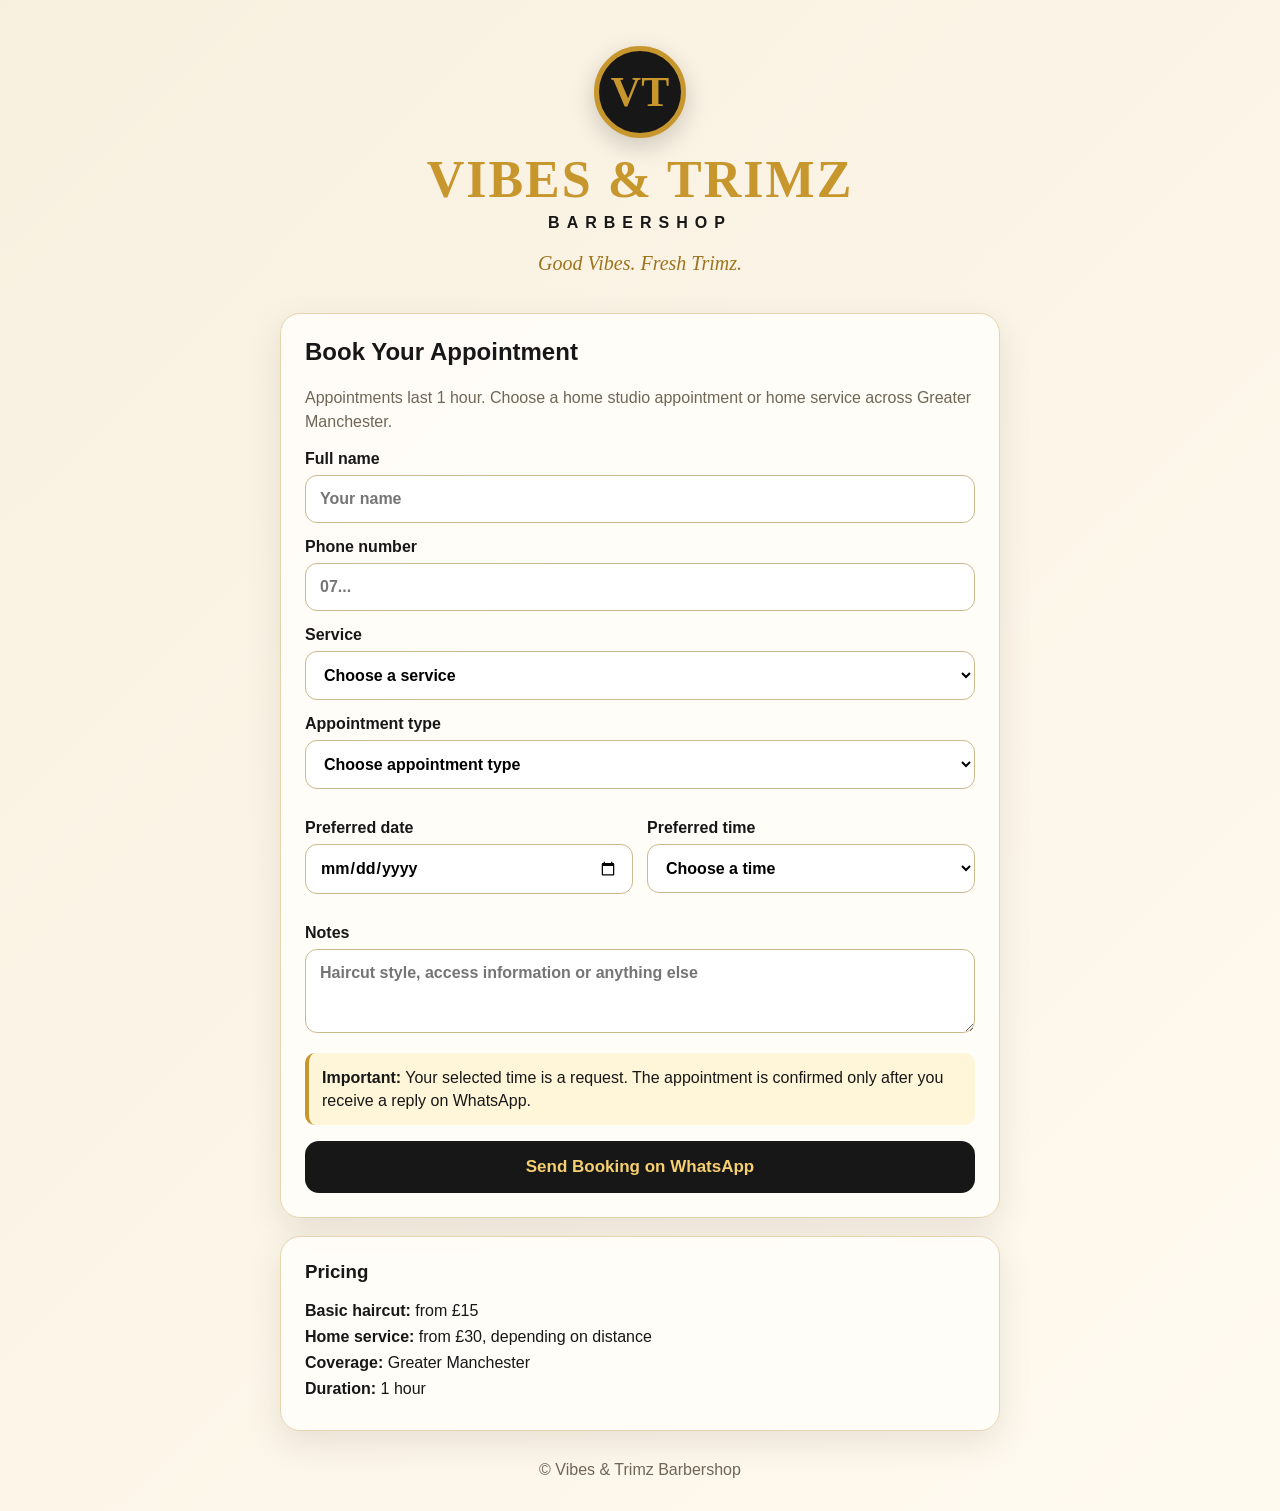
==== index.html @ 1372083f "Add files via upload" ====
<!DOCTYPE html>
<html lang="en">
<head>
  <meta charset="UTF-8" />
  <meta name="viewport" content="width=device-width, initial-scale=1.0" />
  <title>Vibes & Trimz Booking</title>
  <link rel="stylesheet" href="styles.css" />
</head>
<body>
  <main class="app-shell">
    <section class="hero">
      <div class="logo">VT</div>
      <h1>VIBES & TRIMZ</h1>
      <p class="sub">BARBERSHOP</p>
      <p class="tagline">Good Vibes. Fresh Trimz.</p>
    </section>

    <section class="card">
      <h2>Book Your Appointment</h2>
      <p class="intro">Appointments last 1 hour. Choose a home studio appointment or home service across Greater Manchester.</p>

      <form id="bookingForm">
        <label>
          Full name
          <input id="name" type="text" required placeholder="Your name" />
        </label>

        <label>
          Phone number
          <input id="phone" type="tel" required placeholder="07..." />
        </label>

        <label>
          Service
          <select id="service" required>
            <option value="">Choose a service</option>
            <option value="Basic haircut - from £15">Basic haircut — from £15</option>
            <option value="Skin fade">Skin fade</option>
            <option value="Beard trim">Beard trim</option>
            <option value="Hair tint">Hair tint</option>
          </select>
        </label>

        <label>
          Appointment type
          <select id="appointmentType" required>
            <option value="">Choose appointment type</option>
            <option value="Home studio appointment">Home studio appointment</option>
            <option value="Home service - from £30 depending on distance">Home service — from £30 depending on distance</option>
          </select>
        </label>

        <div id="addressWrap" class="hidden">
          <label>
            Home-service address
            <textarea id="address" rows="3" placeholder="Full address and postcode"></textarea>
          </label>
        </div>

        <div class="two-col">
          <label>
            Preferred date
            <input id="date" type="date" required />
          </label>

          <label>
            Preferred time
            <select id="time" required>
              <option value="">Choose a time</option>
              <option>15:00</option>
              <option>16:00</option>
              <option>17:00</option>
              <option>18:00</option>
              <option>19:00</option>
              <option>20:00</option>
            </select>
          </label>
        </div>

        <label>
          Notes
          <textarea id="notes" rows="3" placeholder="Haircut style, access information or anything else"></textarea>
        </label>

        <div class="notice">
          <strong>Important:</strong> Your selected time is a request. The appointment is confirmed only after you receive a reply on WhatsApp.
        </div>

        <button type="submit">Send Booking on WhatsApp</button>
      </form>
    </section>

    <section class="card compact">
      <h3>Pricing</h3>
      <p><strong>Basic haircut:</strong> from £15</p>
      <p><strong>Home service:</strong> from £30, depending on distance</p>
      <p><strong>Coverage:</strong> Greater Manchester</p>
      <p><strong>Duration:</strong> 1 hour</p>
    </section>

    <footer>© Vibes & Trimz Barbershop</footer>
  </main>

  <script src="app.js"></script>
</body>
</html>
---- styles.css ----
*{box-sizing:border-box}
:root{
  --cream:#f8f0df;
  --gold:#c7962d;
  --dark:#171717;
  --muted:#6f6656;
  --white:#fffdf8;
}
body{
  margin:0;
  font-family:Arial,Helvetica,sans-serif;
  background:linear-gradient(135deg,#f8f0df,#fffaf0);
  color:var(--dark);
}
.app-shell{
  width:min(760px,100%);
  margin:auto;
  padding:20px;
}
.hero{
  text-align:center;
  padding:26px 16px 18px;
}
.logo{
  width:92px;height:92px;border-radius:50%;
  margin:0 auto 12px;
  display:grid;place-items:center;
  background:var(--dark);color:var(--gold);
  border:5px solid var(--gold);
  font-family:Georgia,serif;font-size:42px;font-weight:700;
  box-shadow:0 8px 24px rgba(0,0,0,.18);
}
h1{
  margin:0;
  font-family:Georgia,serif;
  letter-spacing:2px;
  color:var(--gold);
  font-size:clamp(30px,7vw,52px);
}
.sub{letter-spacing:7px;font-weight:700;margin:5px 0}
.tagline{font-family:Georgia,serif;font-style:italic;color:#9c741d;font-size:20px}
.card{
  background:rgba(255,253,248,.96);
  border:1px solid #e5d4ad;
  border-radius:20px;
  padding:24px;
  margin-bottom:18px;
  box-shadow:0 12px 35px rgba(45,33,12,.10);
}
.card h2,.card h3{margin-top:0}
.intro{color:var(--muted);line-height:1.5}
label{
  display:block;
  font-weight:700;
  margin:15px 0;
}
input,select,textarea{
  width:100%;
  margin-top:7px;
  padding:14px;
  border:1px solid #ccb98c;
  border-radius:12px;
  background:white;
  font:inherit;
}
input:focus,select:focus,textarea:focus{
  outline:2px solid #d7b45f;
  border-color:transparent;
}
.two-col{
  display:grid;
  grid-template-columns:1fr 1fr;
  gap:14px;
}
.notice{
  background:#fff5d8;
  border-left:4px solid var(--gold);
  padding:13px;
  border-radius:10px;
  margin:16px 0;
  line-height:1.45;
}
button{
  width:100%;
  border:0;
  border-radius:14px;
  padding:16px;
  background:var(--dark);
  color:#f5cf70;
  font-size:17px;
  font-weight:800;
  cursor:pointer;
}
button:hover{opacity:.92}
.hidden{display:none}
.compact p{margin:8px 0}
footer{text-align:center;color:var(--muted);padding:12px}
@media(max-width:600px){
  .two-col{grid-template-columns:1fr}
  .card{padding:18px}
}
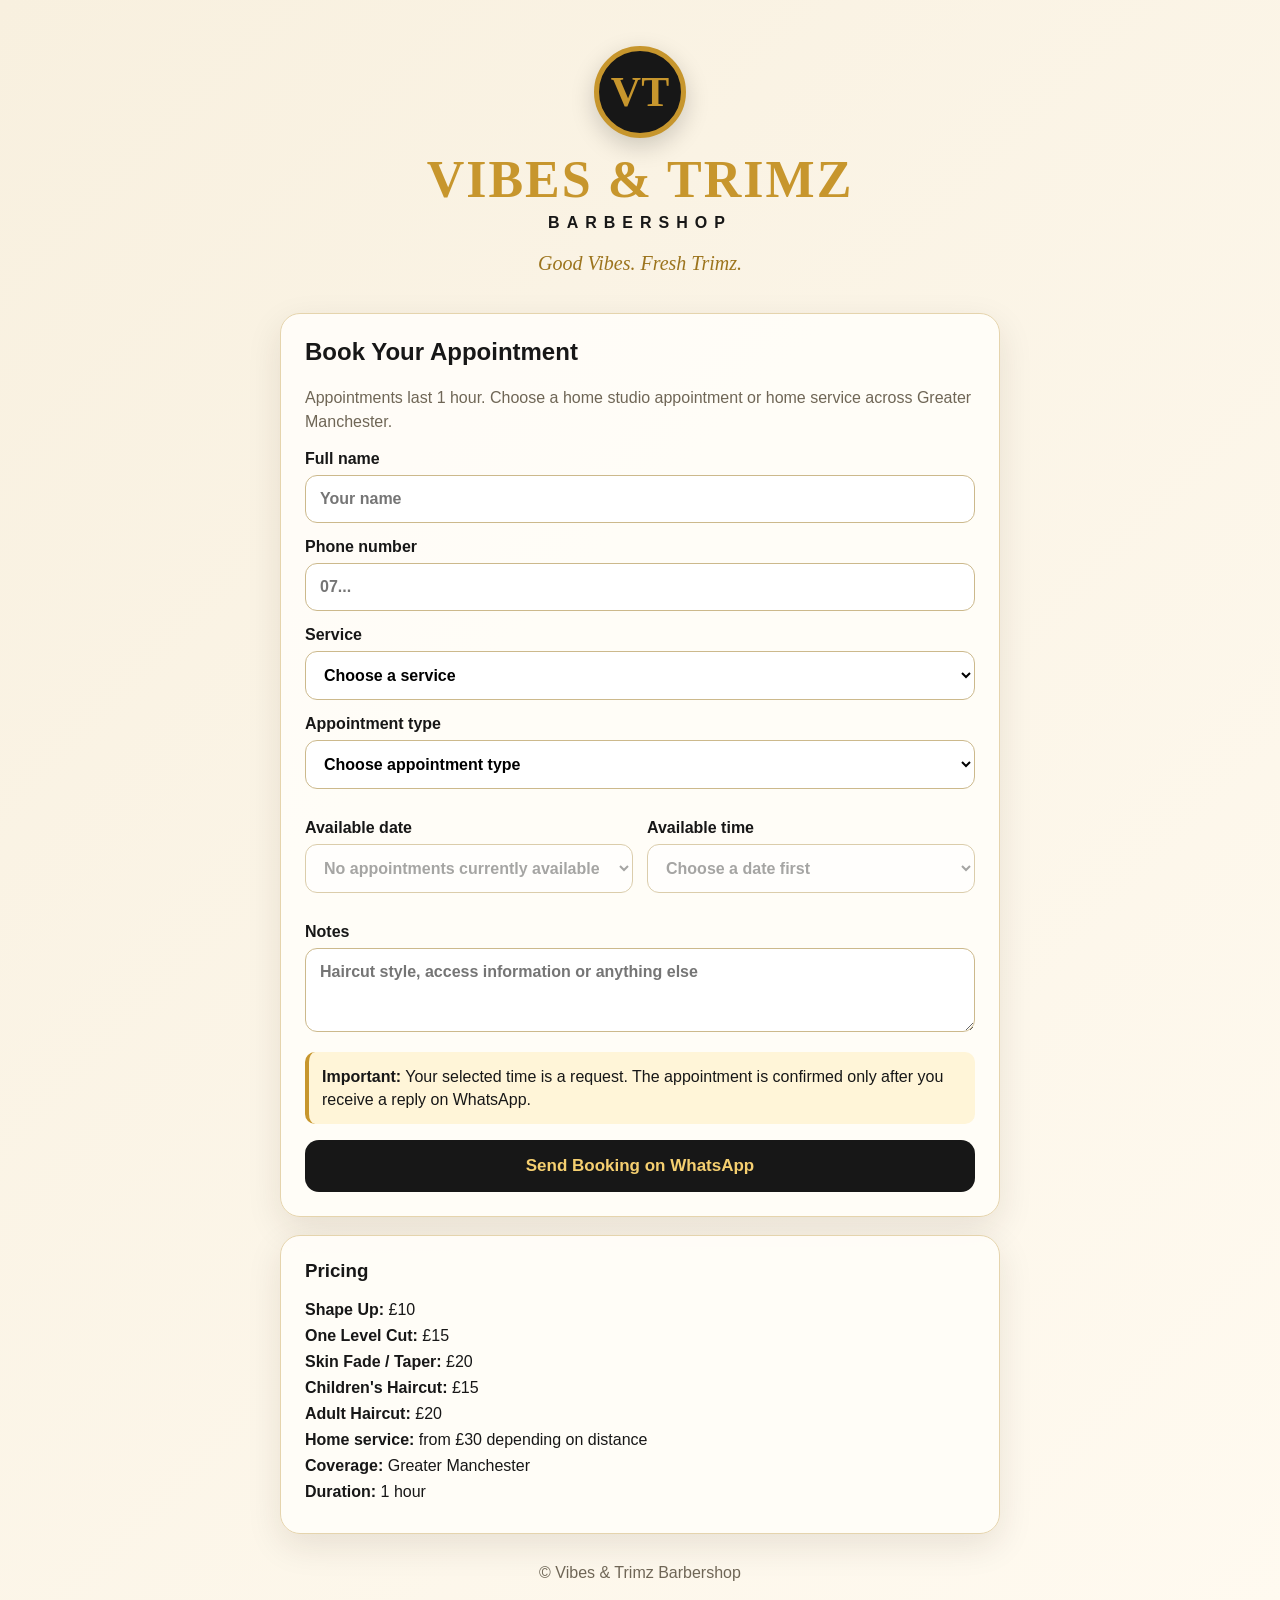
==== commit da9cdcf5: "Add files via upload" ====
--- a/index.html
+++ b/index.html
@@ -17,7 +17,9 @@
 
     <section class="card">
       <h2>Book Your Appointment</h2>
-      <p class="intro">Appointments last 1 hour. Choose a home studio appointment or home service across Greater Manchester.</p>
+      <p class="intro">
+        Appointments last 1 hour. Choose a home studio appointment or home service across Greater Manchester.
+      </p>
 
       <form id="bookingForm">
         <label>
@@ -34,10 +36,11 @@
           Service
           <select id="service" required>
             <option value="">Choose a service</option>
-            <option value="Basic haircut - from £15">Basic haircut — from £15</option>
-            <option value="Skin fade">Skin fade</option>
-            <option value="Beard trim">Beard trim</option>
-            <option value="Hair tint">Hair tint</option>
+            <option value="Shape Up - £10">Shape Up — £10</option>
+            <option value="One Level Cut - £15">One Level Cut — £15</option>
+            <option value="Skin Fade / Taper - £20">Skin Fade / Taper — £20</option>
+            <option value="Children's Haircut - £15">Children's Haircut — £15</option>
+            <option value="Adult Haircut - £20">Adult Haircut — £20</option>
           </select>
         </label>
 
@@ -46,7 +49,7 @@
           <select id="appointmentType" required>
             <option value="">Choose appointment type</option>
             <option value="Home studio appointment">Home studio appointment</option>
-            <option value="Home service - from £30 depending on distance">Home service — from £30 depending on distance</option>
+            <option value="Home service - from £30">Home service — from £30</option>
           </select>
         </label>
 
@@ -55,24 +58,23 @@
             Home-service address
             <textarea id="address" rows="3" placeholder="Full address and postcode"></textarea>
           </label>
+          <p class="small-note">
+            Home service includes a £25 haircut and a standard £5 call-out fee. Extra travel charges may apply depending on distance.
+          </p>
         </div>
 
         <div class="two-col">
           <label>
-            Preferred date
-            <input id="date" type="date" required />
+            Available date
+            <select id="date" required>
+              <option value="">Loading dates...</option>
+            </select>
           </label>
 
           <label>
-            Preferred time
-            <select id="time" required>
-              <option value="">Choose a time</option>
-              <option>15:00</option>
-              <option>16:00</option>
-              <option>17:00</option>
-              <option>18:00</option>
-              <option>19:00</option>
-              <option>20:00</option>
+            Available time
+            <select id="time" required disabled>
+              <option value="">Choose a date first</option>
             </select>
           </label>
         </div>
@@ -92,8 +94,12 @@
 
     <section class="card compact">
       <h3>Pricing</h3>
-      <p><strong>Basic haircut:</strong> from £15</p>
-      <p><strong>Home service:</strong> from £30, depending on distance</p>
+      <p><strong>Shape Up:</strong> £10</p>
+      <p><strong>One Level Cut:</strong> £15</p>
+      <p><strong>Skin Fade / Taper:</strong> £20</p>
+      <p><strong>Children's Haircut:</strong> £15</p>
+      <p><strong>Adult Haircut:</strong> £20</p>
+      <p><strong>Home service:</strong> from £30 depending on distance</p>
       <p><strong>Coverage:</strong> Greater Manchester</p>
       <p><strong>Duration:</strong> 1 hour</p>
     </section>
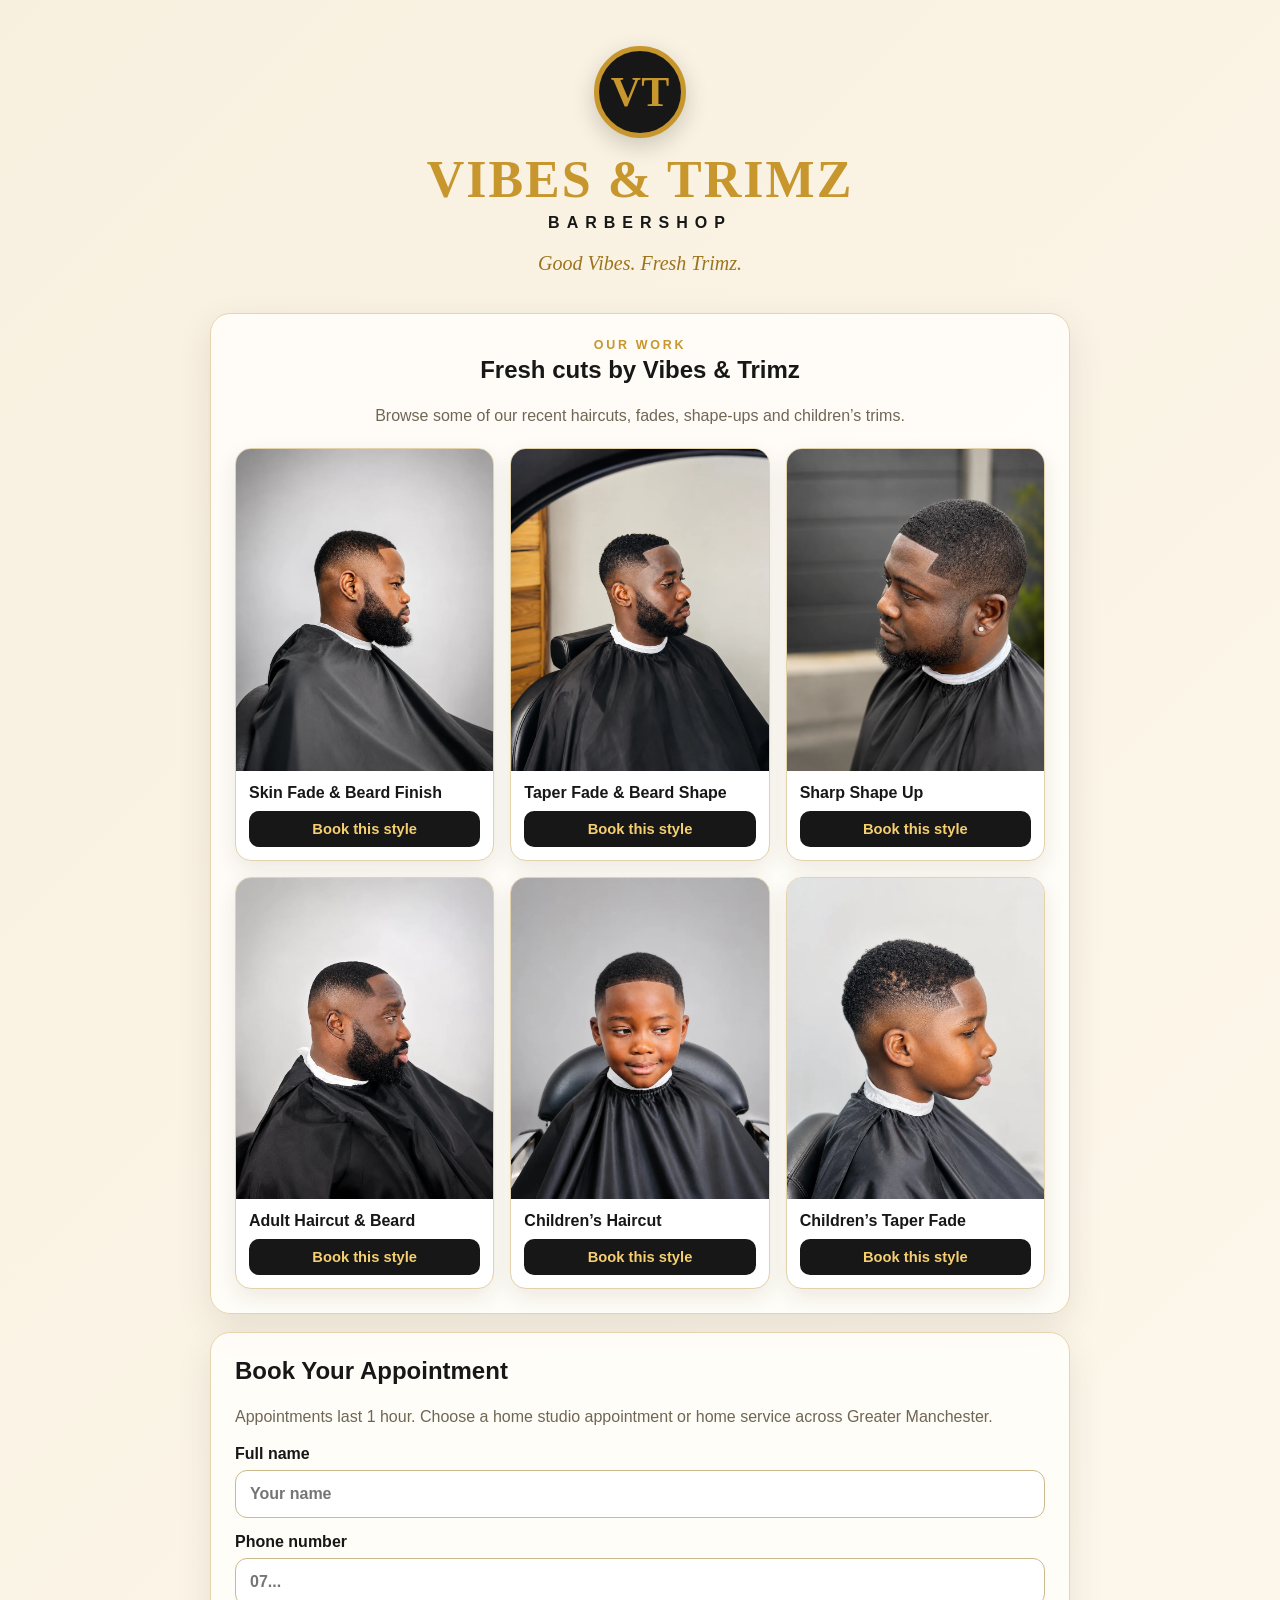
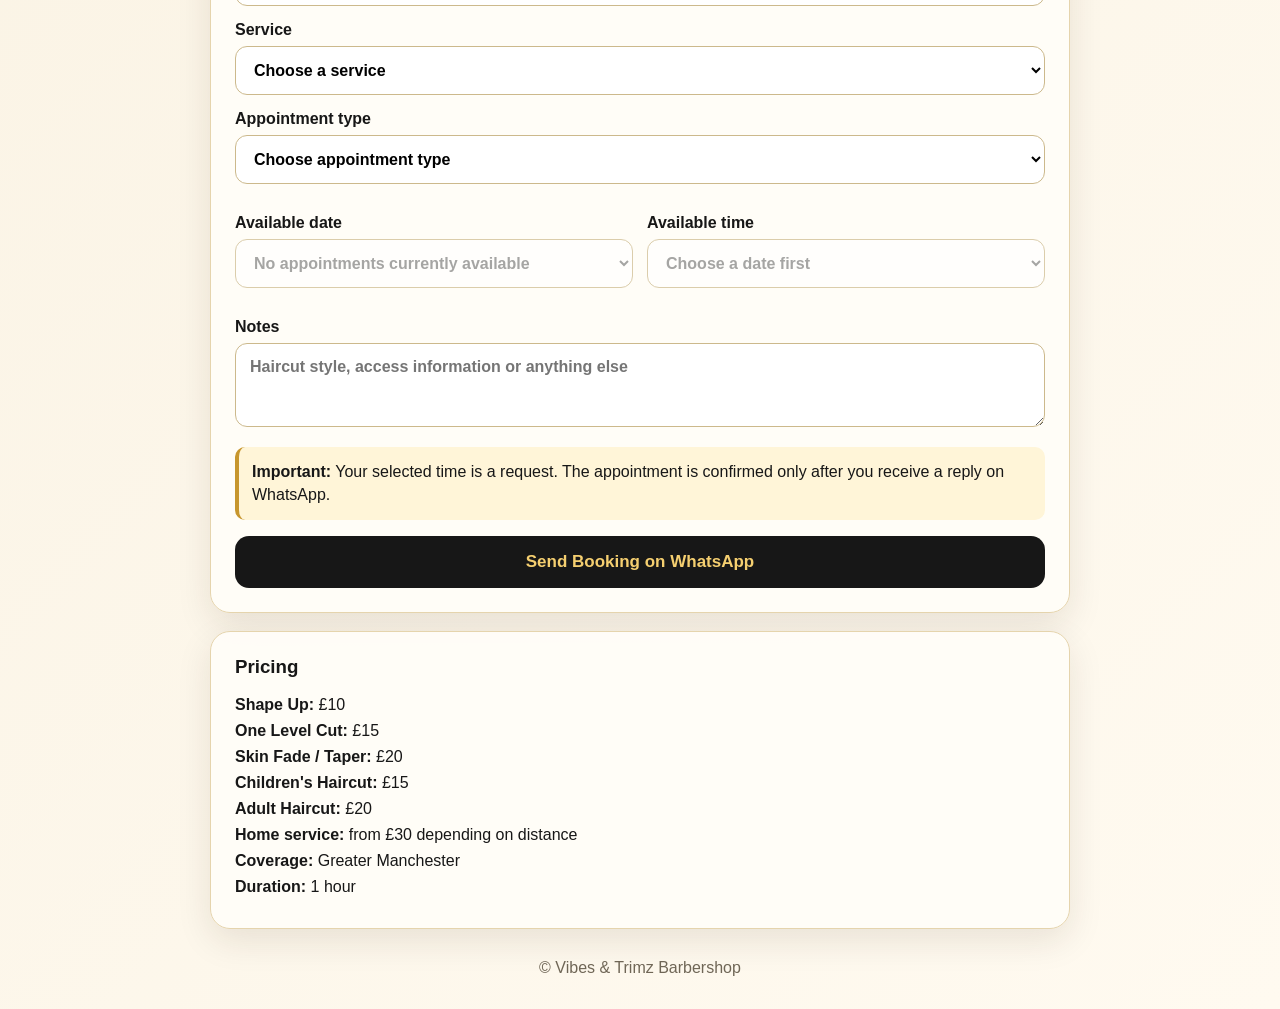
==== commit fef268e2: "Add files via upload" ====
--- a/index.html
+++ b/index.html
@@ -14,6 +14,61 @@
       <p class="sub">BARBERSHOP</p>
       <p class="tagline">Good Vibes. Fresh Trimz.</p>
     </section>
+
+
+    <section class="card gallery-section" id="gallery">
+      <div class="gallery-heading">
+        <p class="gallery-kicker">OUR WORK</p>
+        <h2>Fresh cuts by Vibes & Trimz</h2>
+        <p class="intro">Browse some of our recent haircuts, fades, shape-ups and children’s trims.</p>
+      </div>
+
+      <div class="gallery-grid">
+        <figure class="gallery-item">
+          <img src="images/adult-fade-beard.webp" alt="Skin Fade & Beard Finish by Vibes & Trimz Barbershop" loading="lazy">
+          <figcaption>
+            <strong>Skin Fade & Beard Finish</strong>
+            <button type="button" class="style-book-btn" data-style="Skin Fade & Beard Finish">Book this style</button>
+          </figcaption>
+        </figure>
+        <figure class="gallery-item">
+          <img src="images/adult-taper-finish.webp" alt="Taper Fade & Beard Shape by Vibes & Trimz Barbershop" loading="lazy">
+          <figcaption>
+            <strong>Taper Fade & Beard Shape</strong>
+            <button type="button" class="style-book-btn" data-style="Taper Fade & Beard Shape">Book this style</button>
+          </figcaption>
+        </figure>
+        <figure class="gallery-item">
+          <img src="images/shape-up-waves.webp" alt="Sharp Shape Up by Vibes & Trimz Barbershop" loading="lazy">
+          <figcaption>
+            <strong>Sharp Shape Up</strong>
+            <button type="button" class="style-book-btn" data-style="Sharp Shape Up">Book this style</button>
+          </figcaption>
+        </figure>
+        <figure class="gallery-item">
+          <img src="images/adult-haircut-beard.webp" alt="Adult Haircut & Beard by Vibes & Trimz Barbershop" loading="lazy">
+          <figcaption>
+            <strong>Adult Haircut & Beard</strong>
+            <button type="button" class="style-book-btn" data-style="Adult Haircut & Beard">Book this style</button>
+          </figcaption>
+        </figure>
+        <figure class="gallery-item">
+          <img src="images/childrens-haircut.webp" alt="Children’s Haircut by Vibes & Trimz Barbershop" loading="lazy">
+          <figcaption>
+            <strong>Children’s Haircut</strong>
+            <button type="button" class="style-book-btn" data-style="Children’s Haircut">Book this style</button>
+          </figcaption>
+        </figure>
+        <figure class="gallery-item">
+          <img src="images/childrens-taper.webp" alt="Children’s Taper Fade by Vibes & Trimz Barbershop" loading="lazy">
+          <figcaption>
+            <strong>Children’s Taper Fade</strong>
+            <button type="button" class="style-book-btn" data-style="Children’s Taper Fade">Book this style</button>
+          </figcaption>
+        </figure>
+      </div>
+    </section>
+
 
     <section class="card">
       <h2>Book Your Appointment</h2>
@@ -107,6 +162,17 @@
     <footer>© Vibes & Trimz Barbershop</footer>
   </main>
 
+  <script>
+    document.querySelectorAll(".style-book-btn").forEach((button) => {
+      button.addEventListener("click", () => {
+        const notes = document.getElementById("notes");
+        const style = button.dataset.style;
+        notes.value = `I would like a style similar to: ${style}`;
+        document.getElementById("bookingForm").scrollIntoView({ behavior: "smooth" });
+        setTimeout(() => notes.focus(), 500);
+      });
+    });
+  </script>
   <script src="app.js"></script>
 </body>
 </html>
--- a/styles.css
+++ b/styles.css
@@ -6,6 +6,7 @@
   --muted:#6f6656;
   --white:#fffdf8;
 }
+html{scroll-behavior:smooth}
 body{
   margin:0;
   font-family:Arial,Helvetica,sans-serif;
@@ -13,7 +14,7 @@
   color:var(--dark);
 }
 .app-shell{
-  width:min(760px,100%);
+  width:min(900px,100%);
   margin:auto;
   padding:20px;
 }
@@ -94,8 +95,54 @@
 button:hover{opacity:.92}
 .hidden{display:none}
 .compact p{margin:8px 0}
+.small-note{color:var(--muted);font-size:.92rem;line-height:1.5}
+
+/* Portfolio gallery */
+.gallery-heading{text-align:center;margin-bottom:20px}
+.gallery-kicker{
+  margin:0 0 4px;
+  color:var(--gold);
+  font-size:.78rem;
+  font-weight:900;
+  letter-spacing:.22em;
+}
+.gallery-grid{
+  display:grid;
+  grid-template-columns:repeat(3,1fr);
+  gap:16px;
+}
+.gallery-item{
+  margin:0;
+  overflow:hidden;
+  border-radius:16px;
+  background:#fff;
+  border:1px solid #e3d2aa;
+  box-shadow:0 8px 22px rgba(40,29,8,.09);
+}
+.gallery-item img{
+  display:block;
+  width:100%;
+  aspect-ratio:4/5;
+  object-fit:cover;
+  transition:transform .3s ease;
+}
+.gallery-item:hover img{transform:scale(1.025)}
+.gallery-item figcaption{padding:13px}
+.gallery-item strong{display:block;margin-bottom:9px}
+.style-book-btn{
+  padding:10px 12px;
+  border-radius:10px;
+  font-size:.92rem;
+}
+
 footer{text-align:center;color:var(--muted);padding:12px}
+@media(max-width:760px){
+  .gallery-grid{grid-template-columns:repeat(2,1fr)}
+}
 @media(max-width:600px){
   .two-col{grid-template-columns:1fr}
   .card{padding:18px}
 }
+@media(max-width:430px){
+  .gallery-grid{grid-template-columns:1fr}
+}
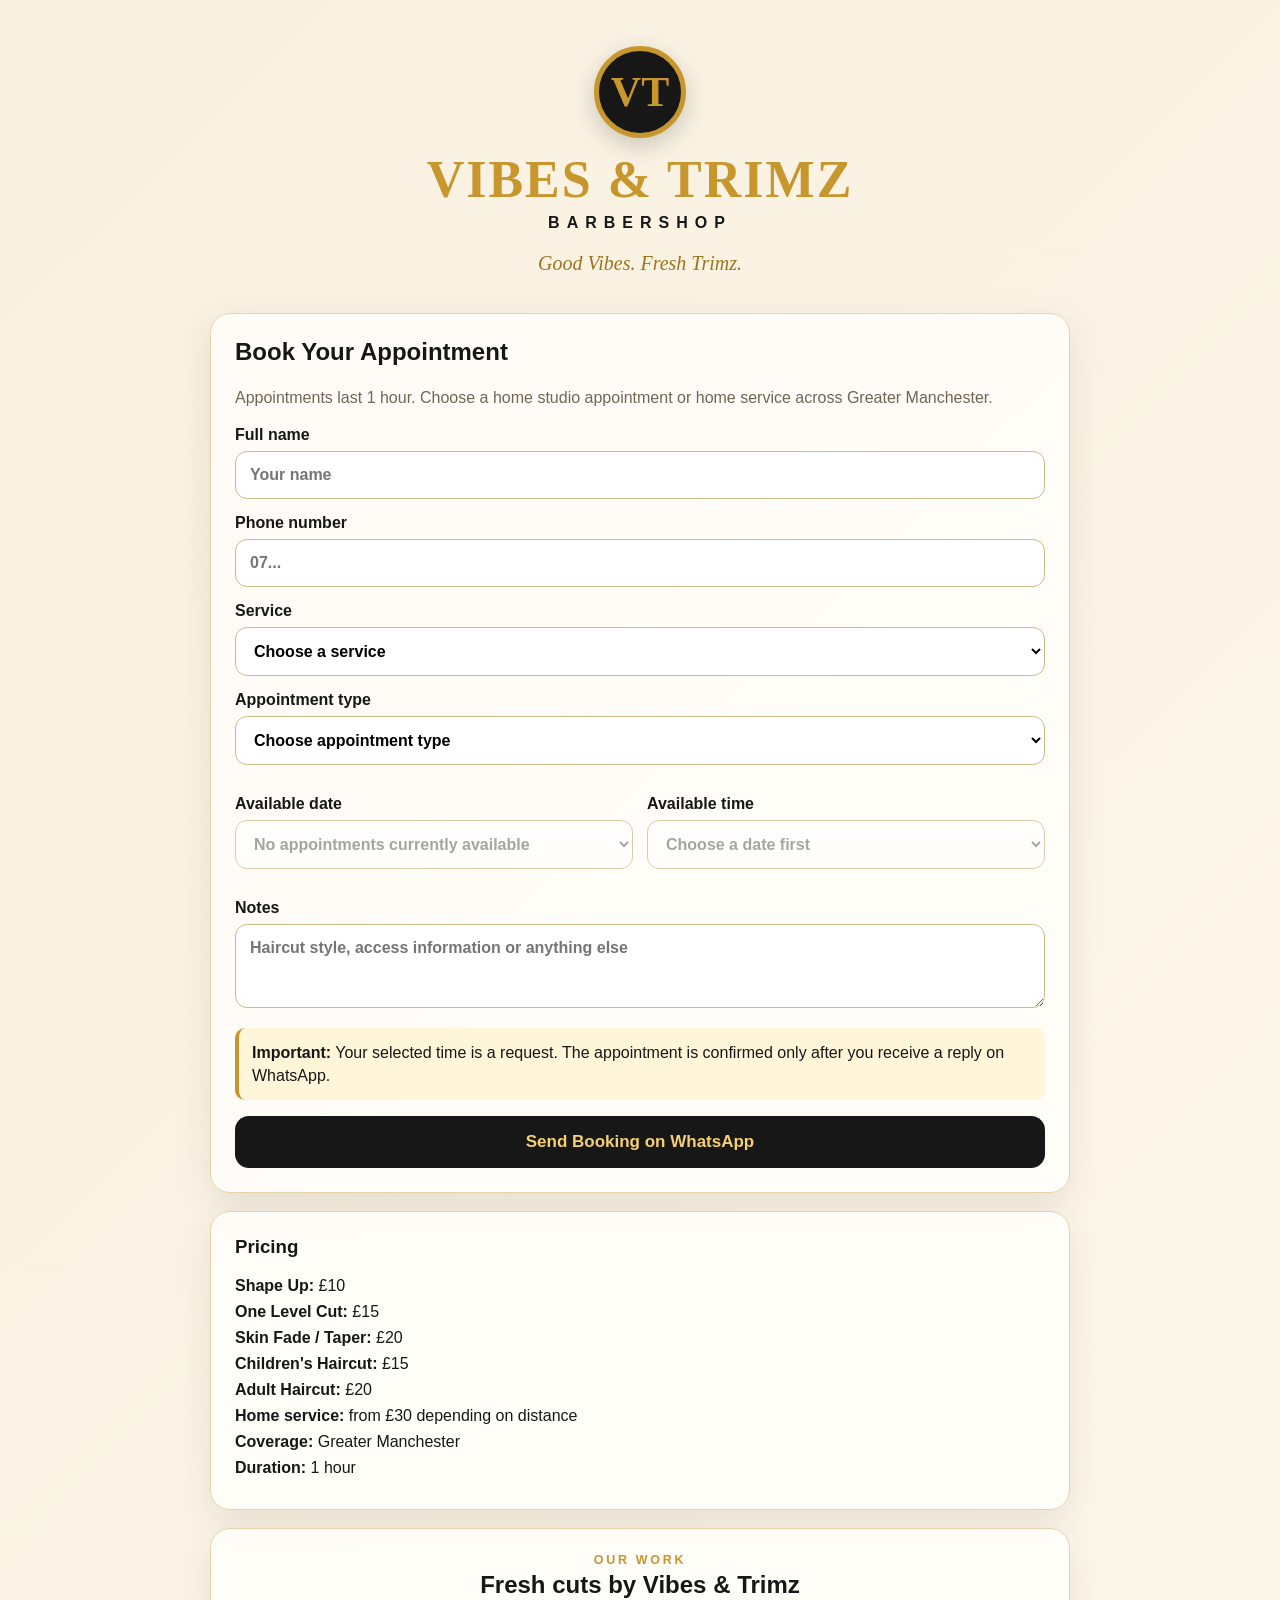
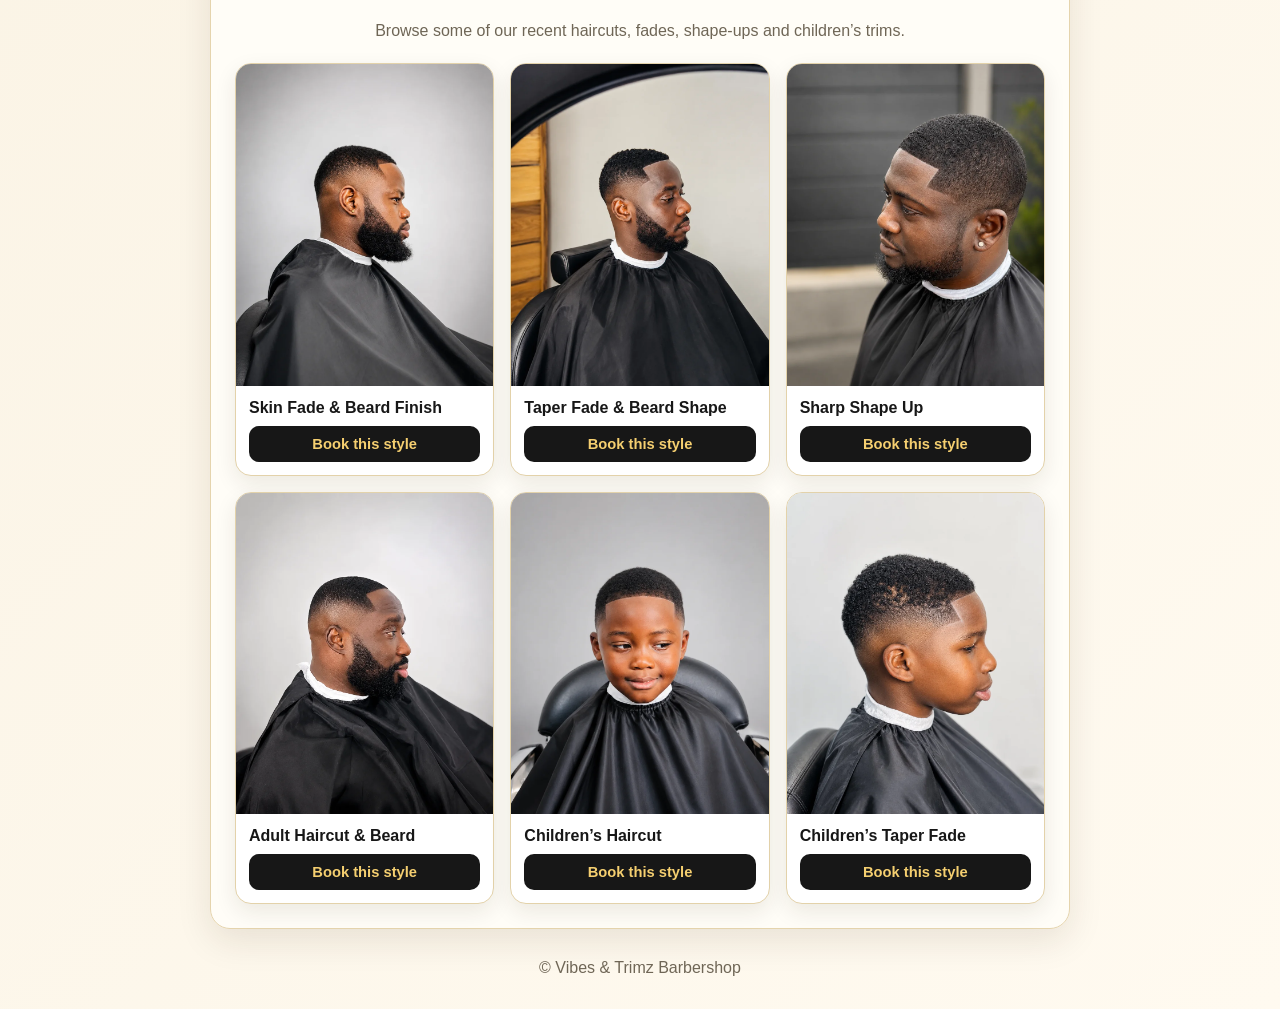
==== commit 84d671ba: "Add files via upload" ====
--- a/index.html
+++ b/index.html
@@ -15,62 +15,7 @@
       <p class="tagline">Good Vibes. Fresh Trimz.</p>
     </section>
 
-
-    <section class="card gallery-section" id="gallery">
-      <div class="gallery-heading">
-        <p class="gallery-kicker">OUR WORK</p>
-        <h2>Fresh cuts by Vibes & Trimz</h2>
-        <p class="intro">Browse some of our recent haircuts, fades, shape-ups and children’s trims.</p>
-      </div>
-
-      <div class="gallery-grid">
-        <figure class="gallery-item">
-          <img src="images/adult-fade-beard.webp" alt="Skin Fade & Beard Finish by Vibes & Trimz Barbershop" loading="lazy">
-          <figcaption>
-            <strong>Skin Fade & Beard Finish</strong>
-            <button type="button" class="style-book-btn" data-style="Skin Fade & Beard Finish">Book this style</button>
-          </figcaption>
-        </figure>
-        <figure class="gallery-item">
-          <img src="images/adult-taper-finish.webp" alt="Taper Fade & Beard Shape by Vibes & Trimz Barbershop" loading="lazy">
-          <figcaption>
-            <strong>Taper Fade & Beard Shape</strong>
-            <button type="button" class="style-book-btn" data-style="Taper Fade & Beard Shape">Book this style</button>
-          </figcaption>
-        </figure>
-        <figure class="gallery-item">
-          <img src="images/shape-up-waves.webp" alt="Sharp Shape Up by Vibes & Trimz Barbershop" loading="lazy">
-          <figcaption>
-            <strong>Sharp Shape Up</strong>
-            <button type="button" class="style-book-btn" data-style="Sharp Shape Up">Book this style</button>
-          </figcaption>
-        </figure>
-        <figure class="gallery-item">
-          <img src="images/adult-haircut-beard.webp" alt="Adult Haircut & Beard by Vibes & Trimz Barbershop" loading="lazy">
-          <figcaption>
-            <strong>Adult Haircut & Beard</strong>
-            <button type="button" class="style-book-btn" data-style="Adult Haircut & Beard">Book this style</button>
-          </figcaption>
-        </figure>
-        <figure class="gallery-item">
-          <img src="images/childrens-haircut.webp" alt="Children’s Haircut by Vibes & Trimz Barbershop" loading="lazy">
-          <figcaption>
-            <strong>Children’s Haircut</strong>
-            <button type="button" class="style-book-btn" data-style="Children’s Haircut">Book this style</button>
-          </figcaption>
-        </figure>
-        <figure class="gallery-item">
-          <img src="images/childrens-taper.webp" alt="Children’s Taper Fade by Vibes & Trimz Barbershop" loading="lazy">
-          <figcaption>
-            <strong>Children’s Taper Fade</strong>
-            <button type="button" class="style-book-btn" data-style="Children’s Taper Fade">Book this style</button>
-          </figcaption>
-        </figure>
-      </div>
-    </section>
-
-
-    <section class="card">
+<section class="card">
       <h2>Book Your Appointment</h2>
       <p class="intro">
         Appointments last 1 hour. Choose a home studio appointment or home service across Greater Manchester.
@@ -159,6 +104,59 @@
       <p><strong>Duration:</strong> 1 hour</p>
     </section>
 
+    <section class="card gallery-section" id="gallery">
+      <div class="gallery-heading">
+        <p class="gallery-kicker">OUR WORK</p>
+        <h2>Fresh cuts by Vibes & Trimz</h2>
+        <p class="intro">Browse some of our recent haircuts, fades, shape-ups and children’s trims.</p>
+      </div>
+
+      <div class="gallery-grid">
+        <figure class="gallery-item">
+          <img src="images/adult-fade-beard.webp" alt="Skin Fade & Beard Finish by Vibes & Trimz Barbershop" loading="lazy">
+          <figcaption>
+            <strong>Skin Fade & Beard Finish</strong>
+            <button type="button" class="style-book-btn" data-style="Skin Fade & Beard Finish">Book this style</button>
+          </figcaption>
+        </figure>
+        <figure class="gallery-item">
+          <img src="images/adult-taper-finish.webp" alt="Taper Fade & Beard Shape by Vibes & Trimz Barbershop" loading="lazy">
+          <figcaption>
+            <strong>Taper Fade & Beard Shape</strong>
+            <button type="button" class="style-book-btn" data-style="Taper Fade & Beard Shape">Book this style</button>
+          </figcaption>
+        </figure>
+        <figure class="gallery-item">
+          <img src="images/shape-up-waves.webp" alt="Sharp Shape Up by Vibes & Trimz Barbershop" loading="lazy">
+          <figcaption>
+            <strong>Sharp Shape Up</strong>
+            <button type="button" class="style-book-btn" data-style="Sharp Shape Up">Book this style</button>
+          </figcaption>
+        </figure>
+        <figure class="gallery-item">
+          <img src="images/adult-haircut-beard.webp" alt="Adult Haircut & Beard by Vibes & Trimz Barbershop" loading="lazy">
+          <figcaption>
+            <strong>Adult Haircut & Beard</strong>
+            <button type="button" class="style-book-btn" data-style="Adult Haircut & Beard">Book this style</button>
+          </figcaption>
+        </figure>
+        <figure class="gallery-item">
+          <img src="images/childrens-haircut.webp" alt="Children’s Haircut by Vibes & Trimz Barbershop" loading="lazy">
+          <figcaption>
+            <strong>Children’s Haircut</strong>
+            <button type="button" class="style-book-btn" data-style="Children’s Haircut">Book this style</button>
+          </figcaption>
+        </figure>
+        <figure class="gallery-item">
+          <img src="images/childrens-taper.webp" alt="Children’s Taper Fade by Vibes & Trimz Barbershop" loading="lazy">
+          <figcaption>
+            <strong>Children’s Taper Fade</strong>
+            <button type="button" class="style-book-btn" data-style="Children’s Taper Fade">Book this style</button>
+          </figcaption>
+        </figure>
+      </div>
+    </section>
+
     <footer>© Vibes & Trimz Barbershop</footer>
   </main>
 
